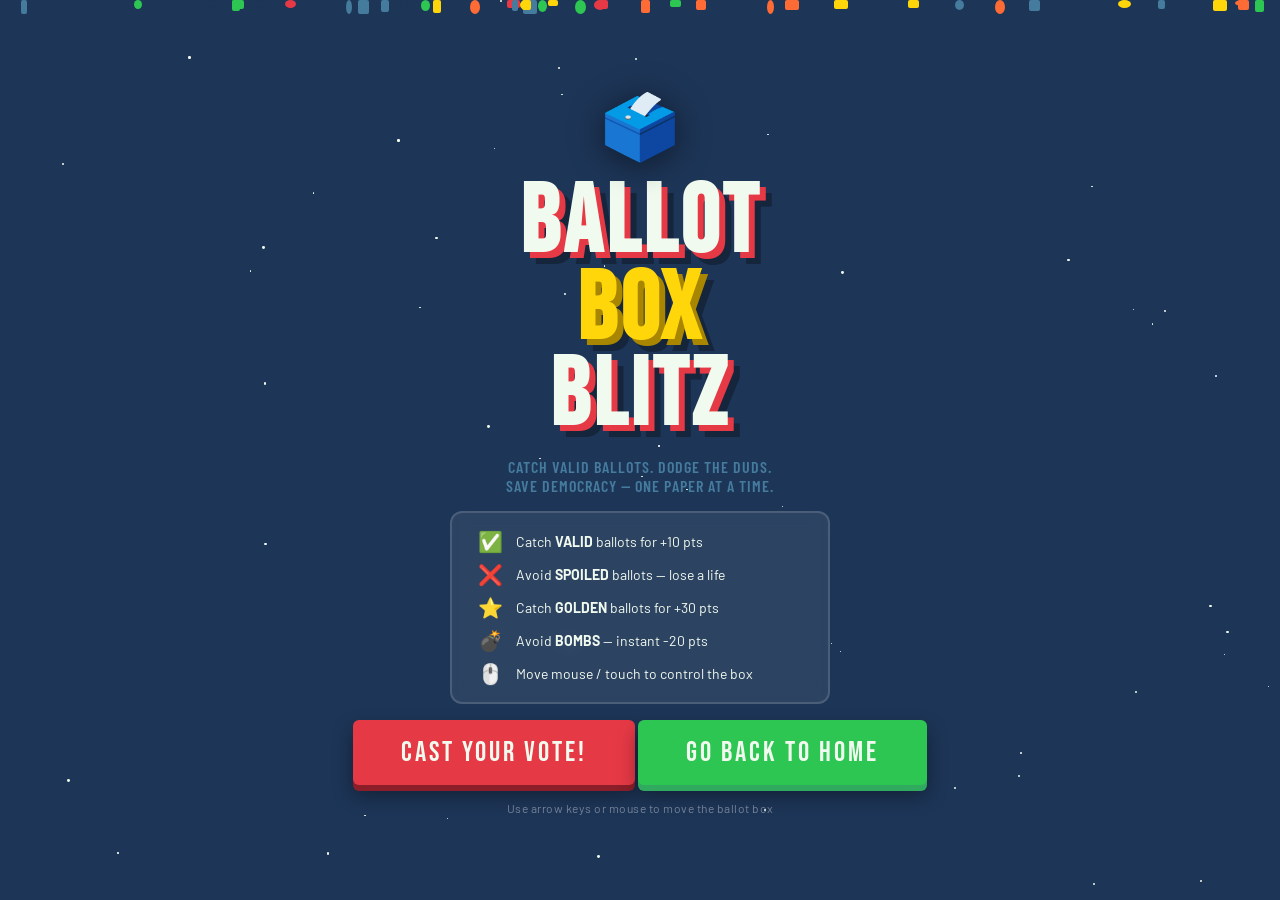
==== ballot-blitz.html @ 9409e701 "election games" ====
<!DOCTYPE html>
<html lang="en">
<head>
    <meta charset="UTF-8">
    <meta name="viewport" content="width=device-width, initial-scale=1.0">

    <title>Ballot Box Blitz</title>
    <link rel="preconnect" href="https://fonts.googleapis.com">
    <link href="https://fonts.googleapis.com/css2?family=Bebas+Neue&family=Barlow+Condensed:wght@400;600;700&family=Barlow:wght@400;500&display=swap" rel="stylesheet">
    <link rel="stylesheet" href="css/style.css" >
</head>
<body>

<a href="{% url "home" %}" > Go to Home </a>


<!-- SCREEN: START -->
<div id="screen-start" class="screen active">
    <div class="start-bg">
        <div class="star-field" id="starField"></div>
        <div class="confetti-bg" id="confettiBg"></div>
    </div>
    <div class="start-content">
        <div class="logo-badge">🗳️</div>
        <h1 class="game-title">BALLOT<br><span>BOX</span><br>BLITZ</h1>
        <p class="game-subtitle">Catch valid ballots. Dodge the duds.<br>Save democracy — one paper at a time.</p>
        <div class="instructions-card">
            <div class="instr-row"><span class="instr-icon">✅</span><span>Catch <strong>VALID</strong> ballots for +10 pts</span></div>
            <div class="instr-row"><span class="instr-icon">❌</span><span>Avoid <strong>SPOILED</strong> ballots — lose a life</span></div>
            <div class="instr-row"><span class="instr-icon">⭐</span><span>Catch <strong>GOLDEN</strong> ballots for +30 pts</span></div>
            <div class="instr-row"><span class="instr-icon">💣</span><span>Avoid <strong>BOMBS</strong> — instant -20 pts</span></div>
            <div class="instr-row"><span class="instr-icon">🖱️</span><span>Move mouse / touch to control the box</span></div>
        </div>
        <div>
            <button class="btn-start" id="btnStart">CAST YOUR VOTE!</button>
            <a href="index.html"><button class="btn-home" id="btnHome">Go Back to Home</button></a>
        
        </div>
        <p class="credit">Use arrow keys or mouse to move the ballot box</p>
    </div>
</div>

<!-- SCREEN: GAME -->
<div id="screen-game" class="screen">
    <div class="hud">
        <div class="hud-block">
            <span class="hud-label">SCORE</span>
            <span class="hud-value" id="hudScore">0</span>
        </div>
        <div class="hud-center">
            <div class="lives-display" id="hudLives">
                <span class="life">❤️</span>
                <span class="life">❤️</span>
                <span class="life">❤️</span>
            </div>
            <div class="level-tag" id="hudLevel">LEVEL 1</div>
        </div>
        <div class="hud-block right">
            <span class="hud-label">BEST</span>
            <span class="hud-value" id="hudBest">0</span>
        </div>
    </div>

    <canvas id="gameCanvas"></canvas>

    <div class="legend">
        <span>✅ Valid +10</span>
        <span>⭐ Golden +30</span>
        <span>❌ Spoiled -life</span>
        <span>💣 Bomb -20</span>
    </div>

    <!-- Floating score popups container -->
    <div id="popupLayer"></div>

    <!-- Pause button -->
    <button class="btn-pause" id="btnPause">⏸</button>
</div>

<!-- SCREEN: PAUSE -->
<div id="screen-pause" class="screen overlay-screen">
    <div class="modal">
        <h2>PAUSED</h2>
        <p>Take a breather,<br>democracy can wait a moment.</p>
        <button class="btn-modal" id="btnResume">▶ RESUME</button>
        <button class="btn-modal secondary" id="btnQuit">🏠 QUIT</button>
    </div>
</div>

<!-- SCREEN: GAME OVER -->
<div id="screen-gameover" class="screen overlay-screen">
    <div class="modal gameover-modal">
        <div class="gameover-emoji" id="gameoverEmoji">📦</div>
        <h2 id="gameoverTitle">POLLS CLOSED!</h2>
        <p id="gameoverMsg">The counting is done.</p>
        <div class="score-board">
            <div class="score-row">
                <span>Final Score</span>
                <span id="finalScore" class="score-num">0</span>
            </div>
            <div class="score-row">
                <span>Best Score</span>
                <span id="finalBest" class="score-num best">0</span>
            </div>
            <div class="score-row">
                <span>Level Reached</span>
                <span id="finalLevel" class="score-num">1</span>
            </div>
            <div class="score-row">
                <span>Ballots Caught</span>
                <span id="finalCaught" class="score-num">0</span>
            </div>
        </div>
        <button class="btn-modal" id="btnRestart">🗳️ VOTE AGAIN</button>
        <button class="btn-modal secondary" id="btnHome">🏠 HOME</button>
    </div>
</div>

<!-- SCREEN: LEVEL UP -->
<div id="screen-levelup" class="screen overlay-screen transparent-overlay">
    <div class="levelup-blast">
        <div class="levelup-text" id="levelupText">LEVEL 2</div>
        <div class="levelup-sub">THINGS ARE HEATING UP!</div>
    </div>
</div>

<script src="js/ballot_blitz_game.js"></script>
</body>
</html>
---- css/style.css ----
/* ========================================
   BALLOT BOX BLITZ — Retro Political Style
   ======================================== */

:root {
    --red: #E63946;
    --blue: #1D3557;
    --gold: #FFD60A;
    --white: #F1FAEE;
    --light-blue: #457B9D;
    --dark: #0D1B2A;
    --green: #2DC653;
    --paper: #FFF8E7;
}

* {
    margin: 0;
    padding: 0;
    box-sizing: border-box;
}

html, body {
    width: 100%;
    height: 100%;
    overflow: hidden;
    background: var(--dark);
    font-family: 'Barlow', sans-serif;
    color: var(--white);
    user-select: none;
}

/* Restore cursor on non-game screens and buttons */
#screen-start *,
#screen-gameover *,
#screen-pause *,
button {
    cursor: pointer !important;
}

/* ======= SCREENS ======= */
.screen {
    position: fixed;
    inset: 0;
    display: none;
    align-items: center;
    justify-content: center;
    z-index: 10;
}
.screen.active { display: flex; }

/* ======= START SCREEN ======= */
#screen-start {
    flex-direction: column;
    background: var(--blue);
    overflow: hidden;
}

.start-bg {
    position: absolute;
    inset: 0;
    pointer-events: none;
}

.star-field {
    position: absolute;
    inset: 0;
}
.star-field .star {
    position: absolute;
    background: var(--white);
    border-radius: 50%;
    animation: twinkle 2s infinite alternate;
}
@keyframes twinkle {
    from { opacity: 0.2; }
    to { opacity: 1; }
}

.confetti-bg .c-piece {
    position: absolute;
    width: 10px;
    height: 10px;
    animation: floatDown linear infinite;
    border-radius: 2px;
}
@keyframes floatDown {
    0%   { transform: translateY(-20px) rotate(0deg); opacity: 1; }
    100% { transform: translateY(110vh) rotate(720deg); opacity: 0; }
}

.start-content {
    position: relative;
    z-index: 2;
    display: flex;
    flex-direction: column;
    align-items: center;
    gap: 16px;
    padding: 20px;
    text-align: center;
}

.logo-badge {
    font-size: 64px;
    animation: bounce 1s infinite alternate;
    filter: drop-shadow(0 4px 16px rgba(0,0,0,0.5));
}
@keyframes bounce {
    from { transform: translateY(0); }
    to   { transform: translateY(-12px); }
}

.game-title {
    font-family: 'Bebas Neue', cursive;
    font-size: clamp(52px, 10vw, 96px);
    line-height: 0.9;
    letter-spacing: 4px;
    color: var(--white);
    text-shadow: 6px 6px 0 var(--red), 12px 12px 0 rgba(0,0,0,0.3);
}
.game-title span {
    color: var(--gold);
    text-shadow: 6px 6px 0 #a88600, 12px 12px 0 rgba(0,0,0,0.3);
}

.game-subtitle {
    font-family: 'Barlow Condensed', sans-serif;
    font-size: 16px;
    font-weight: 600;
    letter-spacing: 1px;
    color: var(--light-blue);
    text-transform: uppercase;
}

.instructions-card {
    background: rgba(255,255,255,0.07);
    border: 2px solid rgba(255,255,255,0.15);
    border-radius: 12px;
    padding: 16px 24px;
    display: flex;
    flex-direction: column;
    gap: 8px;
    max-width: 380px;
    width: 100%;
    backdrop-filter: blur(8px);
}

.instr-row {
    display: flex;
    align-items: center;
    gap: 12px;
    font-size: 14px;
    color: var(--white);
    text-align: left;
}
.instr-icon {
    font-size: 20px;
    min-width: 28px;
    text-align: center;
}

.btn-start {
    font-family: 'Bebas Neue', cursive;
    font-size: 28px;
    letter-spacing: 3px;
    background: var(--red);
    color: var(--white);
    border: none;
    padding: 16px 48px;
    border-radius: 6px;
    cursor: pointer;
    box-shadow: 0 6px 0 #8b1e28, 0 10px 20px rgba(0,0,0,0.4);
    transition: transform 0.1s, box-shadow 0.1s;
    position: relative;
}
.btn-start:hover {
    transform: translateY(-3px);
    box-shadow: 0 9px 0 #8b1e28, 0 14px 24px rgba(0,0,0,0.4);
}
.btn-start:active {
    transform: translateY(4px);
    box-shadow: 0 2px 0 #8b1e28;
}

.btn-home {
    font-family: 'Bebas Neue', cursive;
    font-size: 28px;
    letter-spacing: 3px;
    background: var(--green);
    color: var(--white);
    border: none;
    padding: 16px 48px;
    border-radius: 6px;
    cursor: pointer;
    box-shadow: 0 6px 0 #2faa5e, 0 10px 20px rgba(0,0,0,0.4);
    transition: transform 0.1s, box-shadow 0.1s;
    position: relative;
}

.btn-home:hover {
    transform: translateY(-3px);
    box-shadow: 0 9px 0 #0b643f, 0 14px 24px rgba(0,0,0,0.4);
}
.btn-home:active {
    transform: translateY(4px);
    box-shadow: 0 2px 0 #195a34;
}

.credit {
    font-size: 12px;
    color: rgba(255,255,255,0.4);
    letter-spacing: 0.5px;
}

/* ======= GAME SCREEN ======= */
#screen-game {
    display: none;
    flex-direction: column;
    background: var(--dark);
    padding: 0;
    align-items: stretch;
    justify-content: flex-start;
}
#screen-game.active { display: flex; }

/* HUD */
.hud {
    display: flex;
    align-items: center;
    justify-content: space-between;
    padding: 10px 20px;
    background: var(--blue);
    border-bottom: 3px solid var(--gold);
    z-index: 5;
    position: relative;
}

.hud-block {
    display: flex;
    flex-direction: column;
    align-items: flex-start;
    min-width: 80px;
}
.hud-block.right { align-items: flex-end; }

.hud-label {
    font-family: 'Barlow Condensed', sans-serif;
    font-size: 11px;
    letter-spacing: 2px;
    color: var(--gold);
    font-weight: 700;
}
.hud-value {
    font-family: 'Bebas Neue', cursive;
    font-size: 32px;
    line-height: 1;
    color: var(--white);
    letter-spacing: 2px;
}

.hud-center {
    display: flex;
    flex-direction: column;
    align-items: center;
    gap: 4px;
}
.lives-display {
    display: flex;
    gap: 4px;
    font-size: 20px;
}
.life {
    transition: transform 0.2s, opacity 0.2s;
}
.life.lost {
    opacity: 0.2;
    transform: scale(0.7);
    filter: grayscale(1);
}

.level-tag {
    font-family: 'Barlow Condensed', sans-serif;
    font-size: 11px;
    letter-spacing: 2px;
    font-weight: 700;
    background: var(--red);
    color: var(--white);
    padding: 2px 10px;
    border-radius: 20px;
}

/* Canvas */
#gameCanvas {
    display: block;
    flex: 1;
    width: 100%;
    cursor: none;
}

/* Legend */
.legend {
    display: flex;
    justify-content: center;
    gap: 20px;
    padding: 6px 12px;
    background: rgba(255,255,255,0.04);
    border-top: 1px solid rgba(255,255,255,0.08);
    font-size: 11px;
    font-family: 'Barlow Condensed', sans-serif;
    letter-spacing: 1px;
    color: rgba(255,255,255,0.5);
}

/* Pause button */
.btn-pause {
    position: fixed;
    bottom: 48px;
    right: 16px;
    background: rgba(255,255,255,0.1);
    border: 1px solid rgba(255,255,255,0.2);
    color: white;
    font-size: 20px;
    width: 44px;
    height: 44px;
    border-radius: 50%;
    cursor: pointer;
    z-index: 20;
    backdrop-filter: blur(8px);
    transition: background 0.2s;
}
.btn-pause:hover { background: rgba(255,255,255,0.2); }

/* Popup layer */
#popupLayer {
    position: fixed;
    inset: 0;
    pointer-events: none;
    z-index: 30;
}
.score-popup {
    position: absolute;
    font-family: 'Bebas Neue', cursive;
    font-size: 28px;
    letter-spacing: 2px;
    pointer-events: none;
    animation: popupFly 0.9s ease-out forwards;
    text-shadow: 2px 2px 0 rgba(0,0,0,0.5);
}
.score-popup.positive { color: var(--green); }
.score-popup.negative { color: var(--red); }
.score-popup.golden   { color: var(--gold); }
@keyframes popupFly {
    0%   { transform: translateY(0) scale(1); opacity: 1; }
    100% { transform: translateY(-80px) scale(1.3); opacity: 0; }
}

/* ======= OVERLAY SCREENS ======= */
.overlay-screen {
    background: rgba(13,27,42,0.88);
    backdrop-filter: blur(6px);
    z-index: 50;
}
.transparent-overlay {
    background: transparent;
    pointer-events: none;
}

.modal {
    background: var(--blue);
    border: 3px solid var(--gold);
    border-radius: 16px;
    padding: 40px 48px;
    max-width: 420px;
    width: 90%;
    text-align: center;
    box-shadow: 0 24px 60px rgba(0,0,0,0.6), inset 0 1px 0 rgba(255,255,255,0.1);
    display: flex;
    flex-direction: column;
    gap: 16px;
}

.modal h2 {
    font-family: 'Bebas Neue', cursive;
    font-size: 48px;
    letter-spacing: 4px;
    color: var(--gold);
    text-shadow: 3px 3px 0 rgba(0,0,0,0.3);
}
.modal p {
    color: rgba(255,255,255,0.7);
    font-size: 15px;
    line-height: 1.5;
}

.btn-modal {
    font-family: 'Bebas Neue', cursive;
    font-size: 22px;
    letter-spacing: 2px;
    background: var(--red);
    color: var(--white);
    border: none;
    padding: 14px 32px;
    border-radius: 6px;
    cursor: pointer;
    box-shadow: 0 5px 0 #8b1e28;
    transition: transform 0.1s, box-shadow 0.1s;
}
.btn-modal:hover { transform: translateY(-2px); box-shadow: 0 7px 0 #8b1e28; }
.btn-modal:active { transform: translateY(3px); box-shadow: 0 2px 0 #8b1e28; }
.btn-modal.secondary {
    background: transparent;
    border: 2px solid rgba(255,255,255,0.3);
    color: rgba(255,255,255,0.7);
    box-shadow: none;
    font-size: 18px;
    padding: 10px 24px;
}
.btn-modal.secondary:hover {
    border-color: var(--white);
    color: var(--white);
    background: rgba(255,255,255,0.05);
    transform: translateY(-2px);
    box-shadow: none;
}

/* Score board in game over */
.gameover-emoji {
    font-size: 56px;
    animation: spinIn 0.5s cubic-bezier(0.34,1.56,0.64,1);
}
@keyframes spinIn {
    from { transform: scale(0) rotate(-180deg); }
    to   { transform: scale(1) rotate(0); }
}

.score-board {
    background: rgba(0,0,0,0.25);
    border-radius: 10px;
    padding: 16px;
    display: flex;
    flex-direction: column;
    gap: 10px;
}
.score-row {
    display: flex;
    justify-content: space-between;
    align-items: center;
    font-family: 'Barlow Condensed', sans-serif;
    font-size: 16px;
    font-weight: 600;
    letter-spacing: 1px;
    border-bottom: 1px solid rgba(255,255,255,0.08);
    padding-bottom: 8px;
}
.score-row:last-child { border-bottom: none; padding-bottom: 0; }
.score-num {
    font-family: 'Bebas Neue', cursive;
    font-size: 28px;
    color: var(--white);
    letter-spacing: 2px;
}
.score-num.best { color: var(--gold); }

/* Level Up screen */
.levelup-blast {
    text-align: center;
    animation: levelUpBlast 0.6s cubic-bezier(0.34,1.56,0.64,1) forwards;
}
@keyframes levelUpBlast {
    0%   { transform: scale(0.2); opacity: 0; }
    60%  { transform: scale(1.15); opacity: 1; }
    100% { transform: scale(1); opacity: 1; }
}
.levelup-text {
    font-family: 'Bebas Neue', cursive;
    font-size: clamp(72px, 15vw, 140px);
    color: var(--gold);
    letter-spacing: 6px;
    text-shadow: 6px 6px 0 var(--red), 12px 12px 0 rgba(0,0,0,0.3);
    line-height: 1;
}
.levelup-sub {
    font-family: 'Barlow Condensed', sans-serif;
    font-size: 20px;
    letter-spacing: 4px;
    font-weight: 700;
    color: var(--white);
    text-transform: uppercase;
    margin-top: 8px;
}
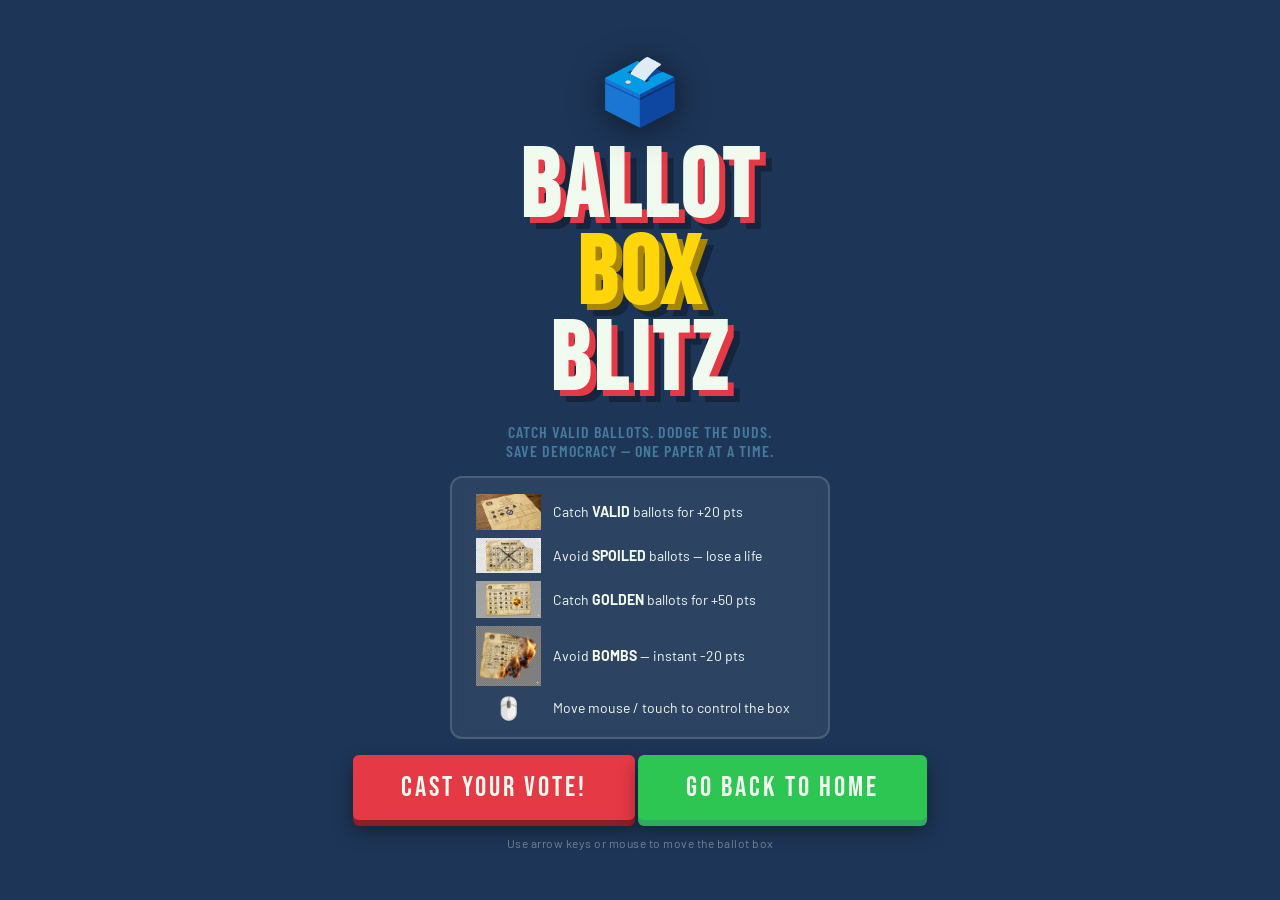
==== commit 70875652: "fix: changed icons to ballot paper images" ====
--- a/ballot-blitz.html
+++ b/ballot-blitz.html
@@ -25,10 +25,10 @@
         <h1 class="game-title">BALLOT<br><span>BOX</span><br>BLITZ</h1>
         <p class="game-subtitle">Catch valid ballots. Dodge the duds.<br>Save democracy — one paper at a time.</p>
         <div class="instructions-card">
-            <div class="instr-row"><span class="instr-icon">✅</span><span>Catch <strong>VALID</strong> ballots for +10 pts</span></div>
-            <div class="instr-row"><span class="instr-icon">❌</span><span>Avoid <strong>SPOILED</strong> ballots — lose a life</span></div>
-            <div class="instr-row"><span class="instr-icon">⭐</span><span>Catch <strong>GOLDEN</strong> ballots for +30 pts</span></div>
-            <div class="instr-row"><span class="instr-icon">💣</span><span>Avoid <strong>BOMBS</strong> — instant -20 pts</span></div>
+            <div class="instr-row"><img class="instr-icon" src="images/ballot-valid.png" alt="Valid"><span>Catch <strong>VALID</strong> ballots for +20 pts</span></div>
+            <div class="instr-row"><img class="instr-icon" src="images/ballot-spoiled.png" alt="Spoiled"><span>Avoid <strong>SPOILED</strong> ballots — lose a life</span></div>
+            <div class="instr-row"><img class="instr-icon" src="images/ballot-golden.png" alt="Golden"><span>Catch <strong>GOLDEN</strong> ballots for +50 pts</span></div>
+            <div class="instr-row"><img class="instr-icon" src="images/ballot-bomb.png" alt="Bomb"><span>Avoid <strong>BOMBS</strong> — instant -20 pts</span></div>
             <div class="instr-row"><span class="instr-icon">🖱️</span><span>Move mouse / touch to control the box</span></div>
         </div>
         <div>
@@ -112,7 +112,7 @@
             </div>
         </div>
         <button class="btn-modal" id="btnRestart">🗳️ VOTE AGAIN</button>
-        <button class="btn-modal secondary" id="btnHome">🏠 HOME</button>
+        <button class="btn-modal secondary" id="bthHomeGameover">🏠 HOME</button>
     </div>
 </div>
 
--- a/css/style.css
+++ b/css/style.css
@@ -487,3 +487,14 @@
     text-transform: uppercase;
     margin-top: 8px;
 }
+
+.instr-icon {
+    font-size: 22px;
+}
+
+.instr-icon {
+    width: 65px;
+    height: 65 px;
+    object-fit: contain;
+    flex-shrink: 0;
+}
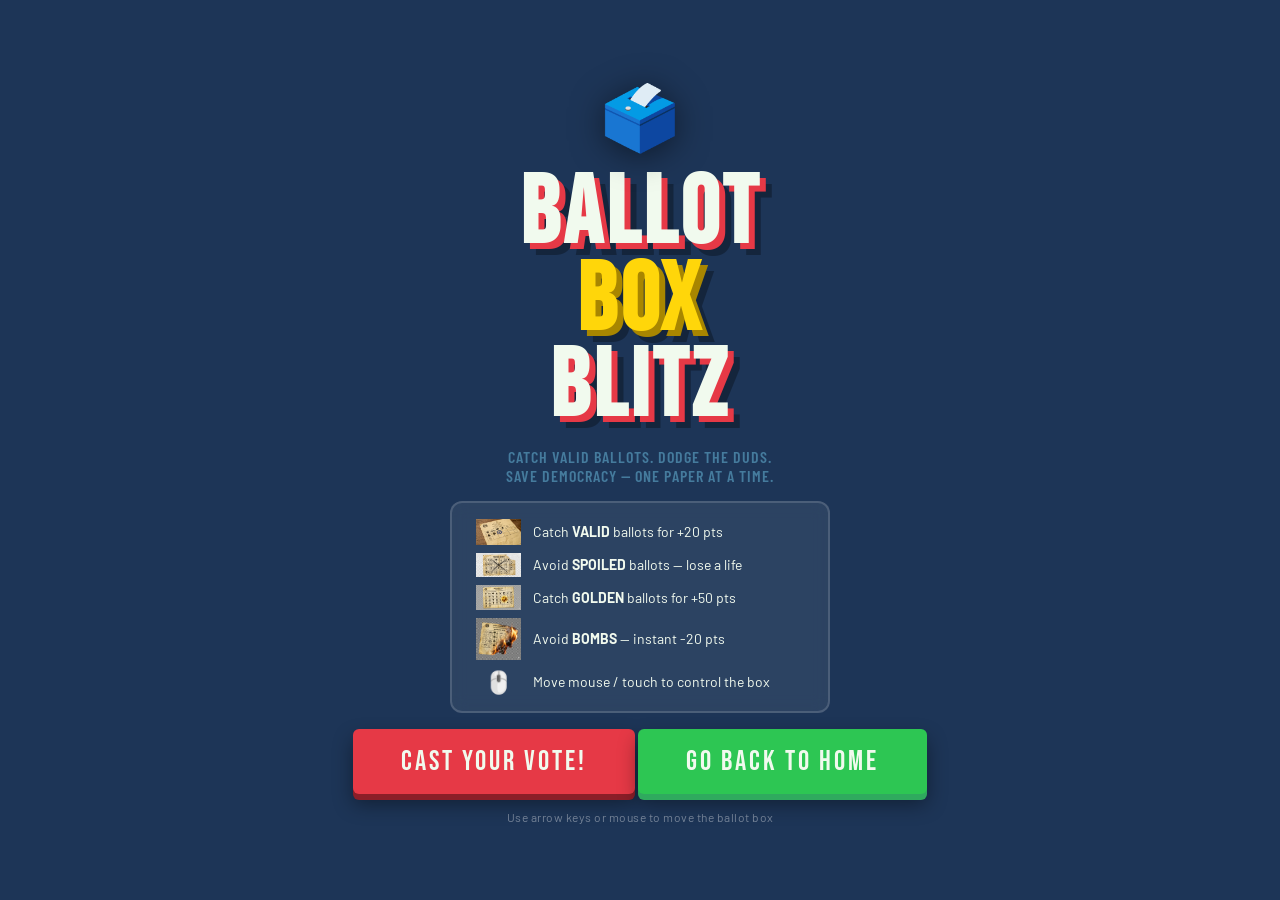
==== commit f0a76588: "minor changes" ====
--- a/ballot-blitz.html
+++ b/ballot-blitz.html
@@ -112,7 +112,7 @@
             </div>
         </div>
         <button class="btn-modal" id="btnRestart">🗳️ VOTE AGAIN</button>
-        <button class="btn-modal secondary" id="bthHomeGameover">🏠 HOME</button>
+        <button class="btn-modal secondary" id="btnQuit">🏠 HOME</button>
     </div>
 </div>
 
--- a/css/style.css
+++ b/css/style.css
@@ -493,8 +493,8 @@
 }
 
 .instr-icon {
-    width: 65px;
-    height: 65 px;
+    width: 45px;
+    height: 45 px;
     object-fit: contain;
     flex-shrink: 0;
 }
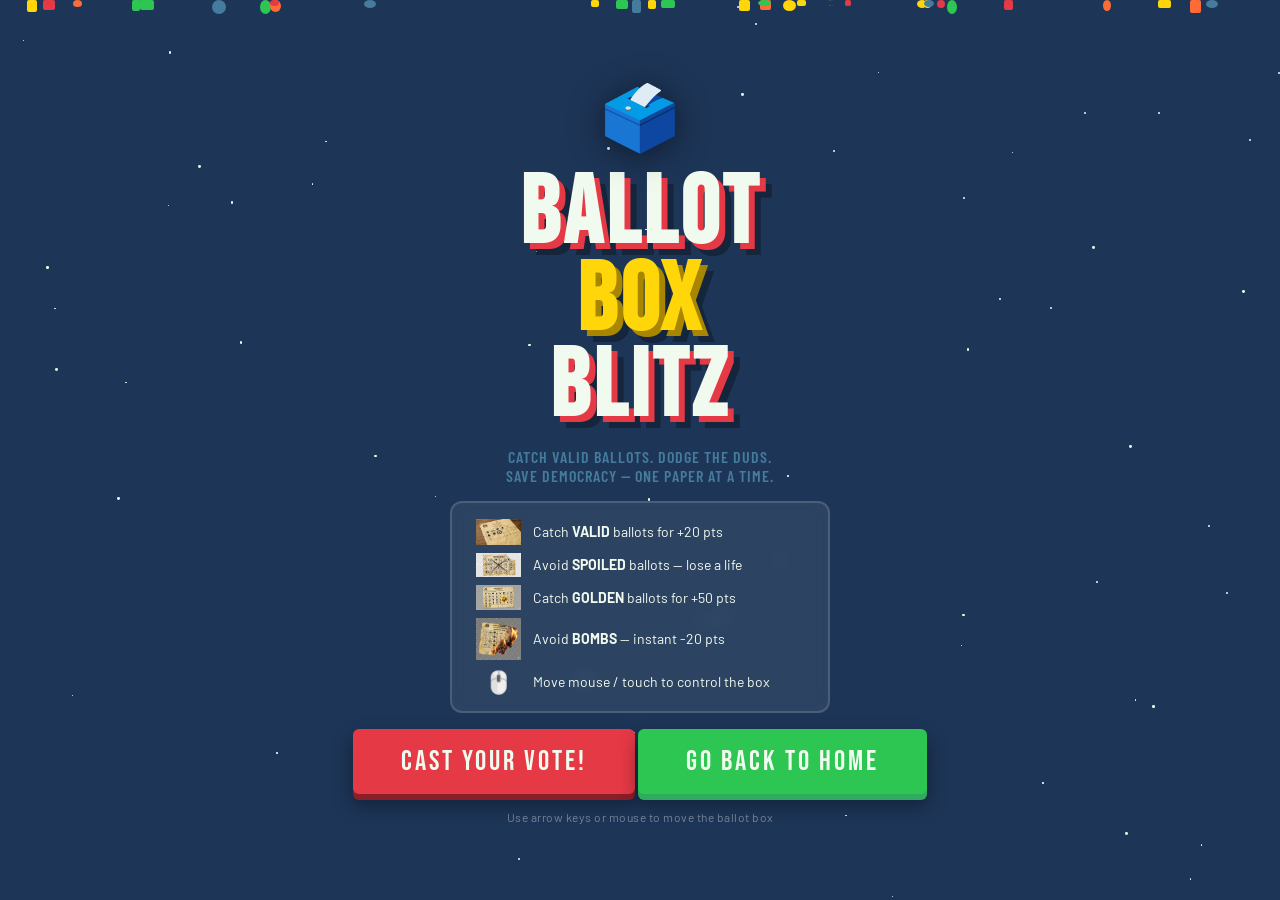
==== commit a2ecd6ed: "go to home button fixed" ====
--- a/ballot-blitz.html
+++ b/ballot-blitz.html
@@ -112,7 +112,7 @@
             </div>
         </div>
         <button class="btn-modal" id="btnRestart">🗳️ VOTE AGAIN</button>
-        <button class="btn-modal secondary" id="btnQuit">🏠 HOME</button>
+        <button class="btn-modal secondary" id="btnHomeGameover">🏠 HOME</button>
     </div>
 </div>
 
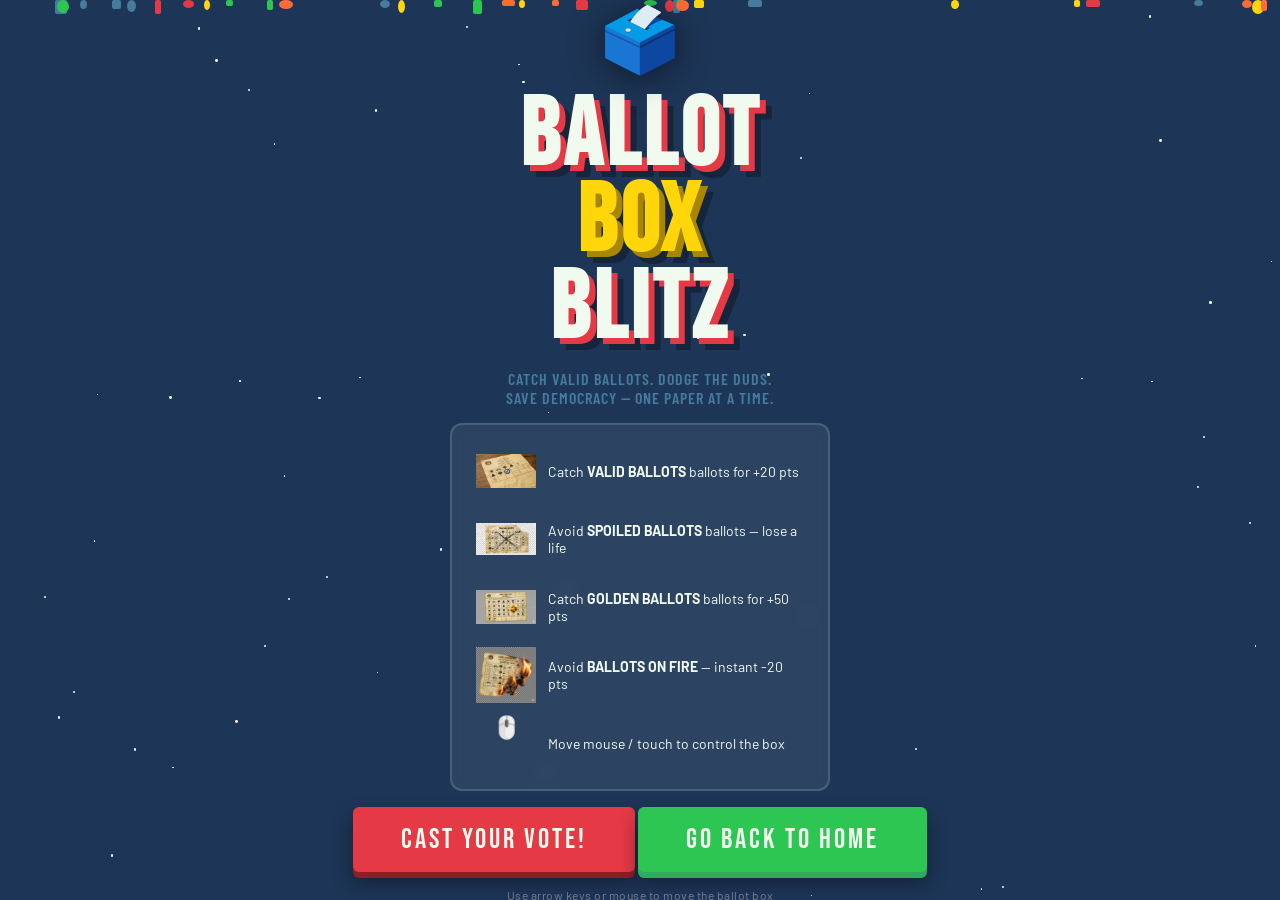
==== commit 8378a9fc: "minor fixes" ====
--- a/ballot-blitz.html
+++ b/ballot-blitz.html
@@ -25,10 +25,10 @@
         <h1 class="game-title">BALLOT<br><span>BOX</span><br>BLITZ</h1>
         <p class="game-subtitle">Catch valid ballots. Dodge the duds.<br>Save democracy — one paper at a time.</p>
         <div class="instructions-card">
-            <div class="instr-row"><img class="instr-icon" src="images/ballot-valid.png" alt="Valid"><span>Catch <strong>VALID</strong> ballots for +20 pts</span></div>
-            <div class="instr-row"><img class="instr-icon" src="images/ballot-spoiled.png" alt="Spoiled"><span>Avoid <strong>SPOILED</strong> ballots — lose a life</span></div>
-            <div class="instr-row"><img class="instr-icon" src="images/ballot-golden.png" alt="Golden"><span>Catch <strong>GOLDEN</strong> ballots for +50 pts</span></div>
-            <div class="instr-row"><img class="instr-icon" src="images/ballot-bomb.png" alt="Bomb"><span>Avoid <strong>BOMBS</strong> — instant -20 pts</span></div>
+            <div class="instr-row"><img class="instr-icon" src="images/ballot-valid.png" alt="Valid"><span>Catch <strong>VALID BALLOTS</strong> ballots for +20 pts</span></div>
+            <div class="instr-row"><img class="instr-icon" src="images/ballot-spoiled.png" alt="Spoiled"><span>Avoid <strong>SPOILED BALLOTS</strong> ballots — lose a life</span></div>
+            <div class="instr-row"><img class="instr-icon" src="images/ballot-golden.png" alt="Golden"><span>Catch <strong>GOLDEN BALLOTS</strong> ballots for +50 pts</span></div>
+            <div class="instr-row"><img class="instr-icon" src="images/ballot-bomb.png" alt="Bomb"><span>Avoid <strong>BALLOTS ON FIRE</strong> — instant -20 pts</span></div>
             <div class="instr-row"><span class="instr-icon">🖱️</span><span>Move mouse / touch to control the box</span></div>
         </div>
         <div>
--- a/css/style.css
+++ b/css/style.css
@@ -493,8 +493,8 @@
 }
 
 .instr-icon {
-    width: 45px;
-    height: 45 px;
+    width: 60px;
+    height: 60px;
     object-fit: contain;
     flex-shrink: 0;
 }
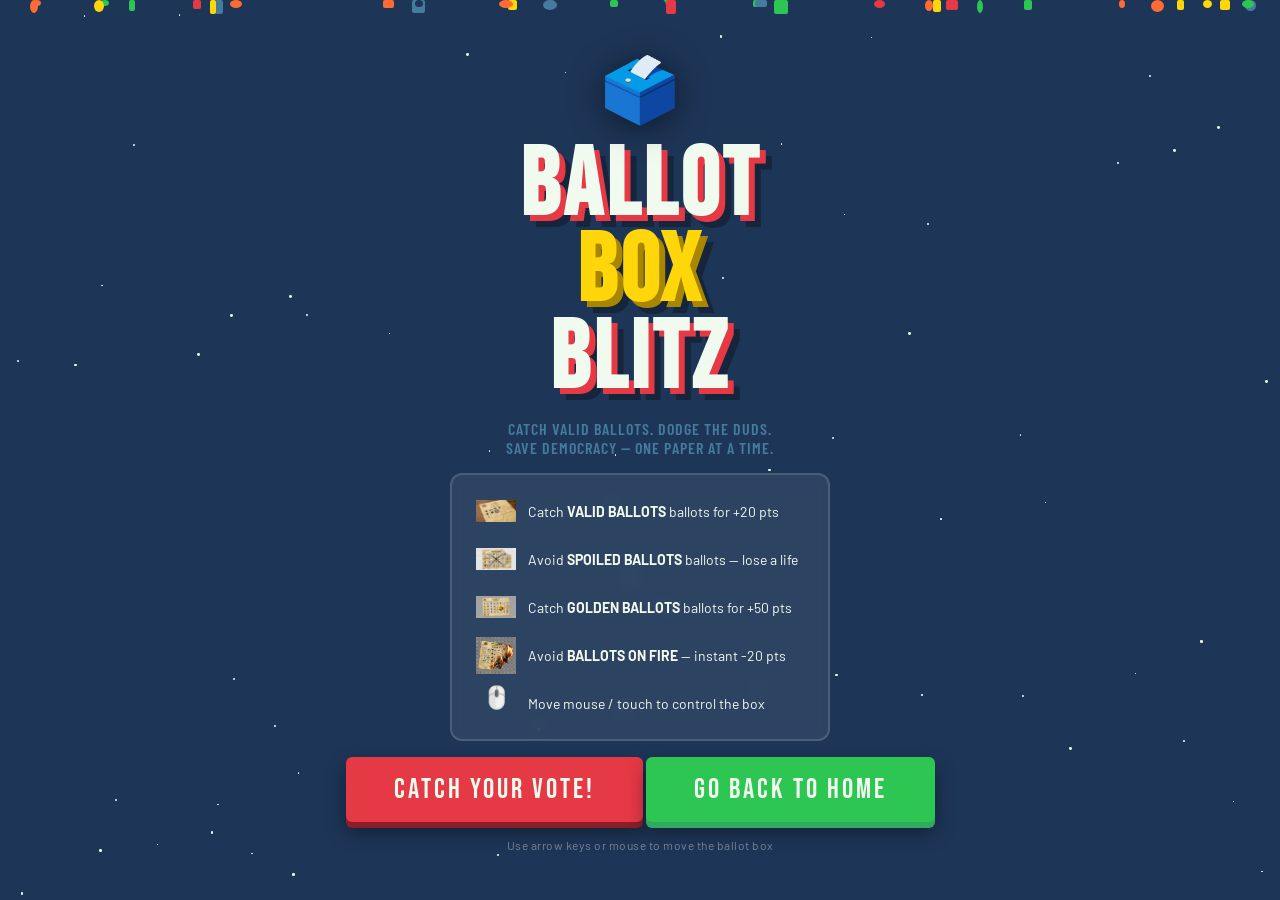
==== commit f62c5e8b: "minor changes" ====
--- a/ballot-blitz.html
+++ b/ballot-blitz.html
@@ -32,7 +32,7 @@
             <div class="instr-row"><span class="instr-icon">🖱️</span><span>Move mouse / touch to control the box</span></div>
         </div>
         <div>
-            <button class="btn-start" id="btnStart">CAST YOUR VOTE!</button>
+            <button class="btn-start" id="btnStart">CATCH YOUR VOTE!</button>
             <a href="index.html"><button class="btn-home" id="btnHome">Go Back to Home</button></a>
         
         </div>
--- a/css/style.css
+++ b/css/style.css
@@ -53,6 +53,7 @@
     flex-direction: column;
     background: var(--blue);
     overflow: hidden;
+    overflow-y: auto;
 }
 
 .start-bg {
@@ -493,8 +494,8 @@
 }
 
 .instr-icon {
-    width: 60px;
-    height: 60px;
+    width: 40px;
+    height: 40px;
     object-fit: contain;
     flex-shrink: 0;
 }
